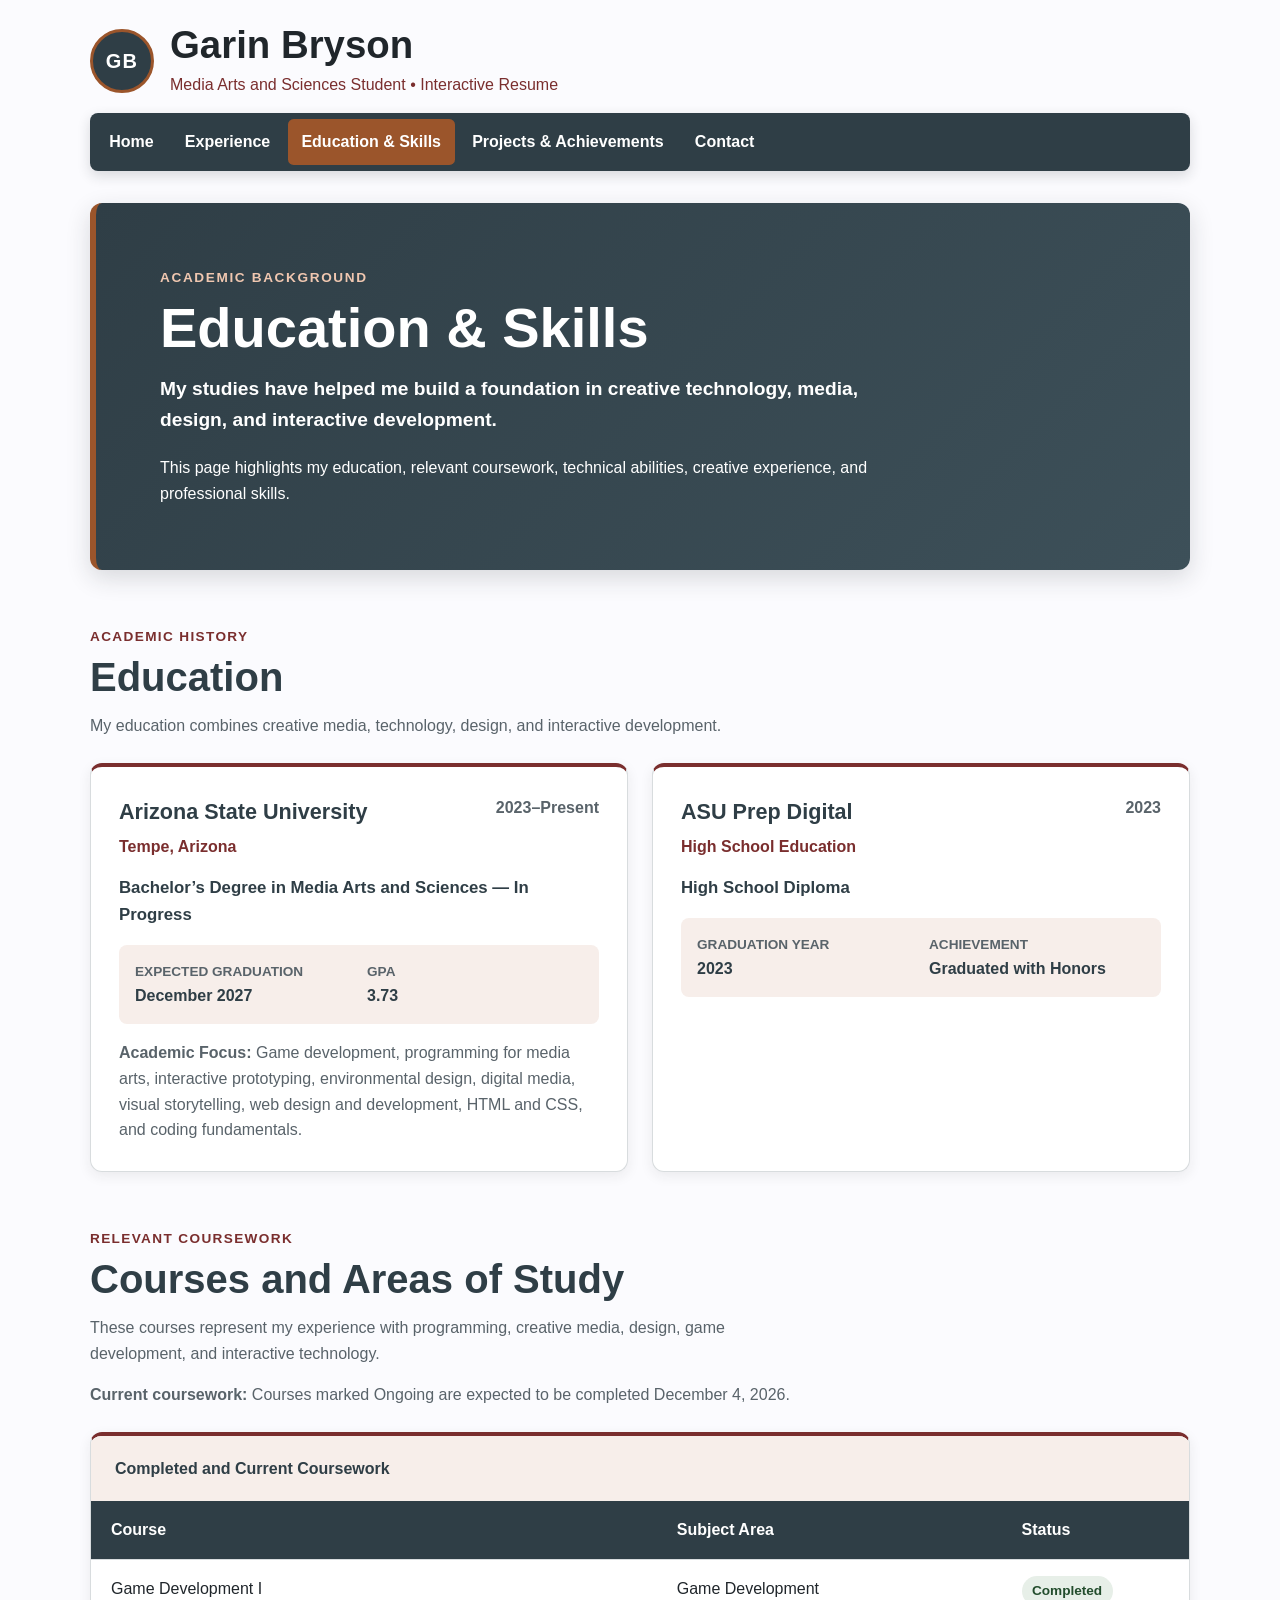
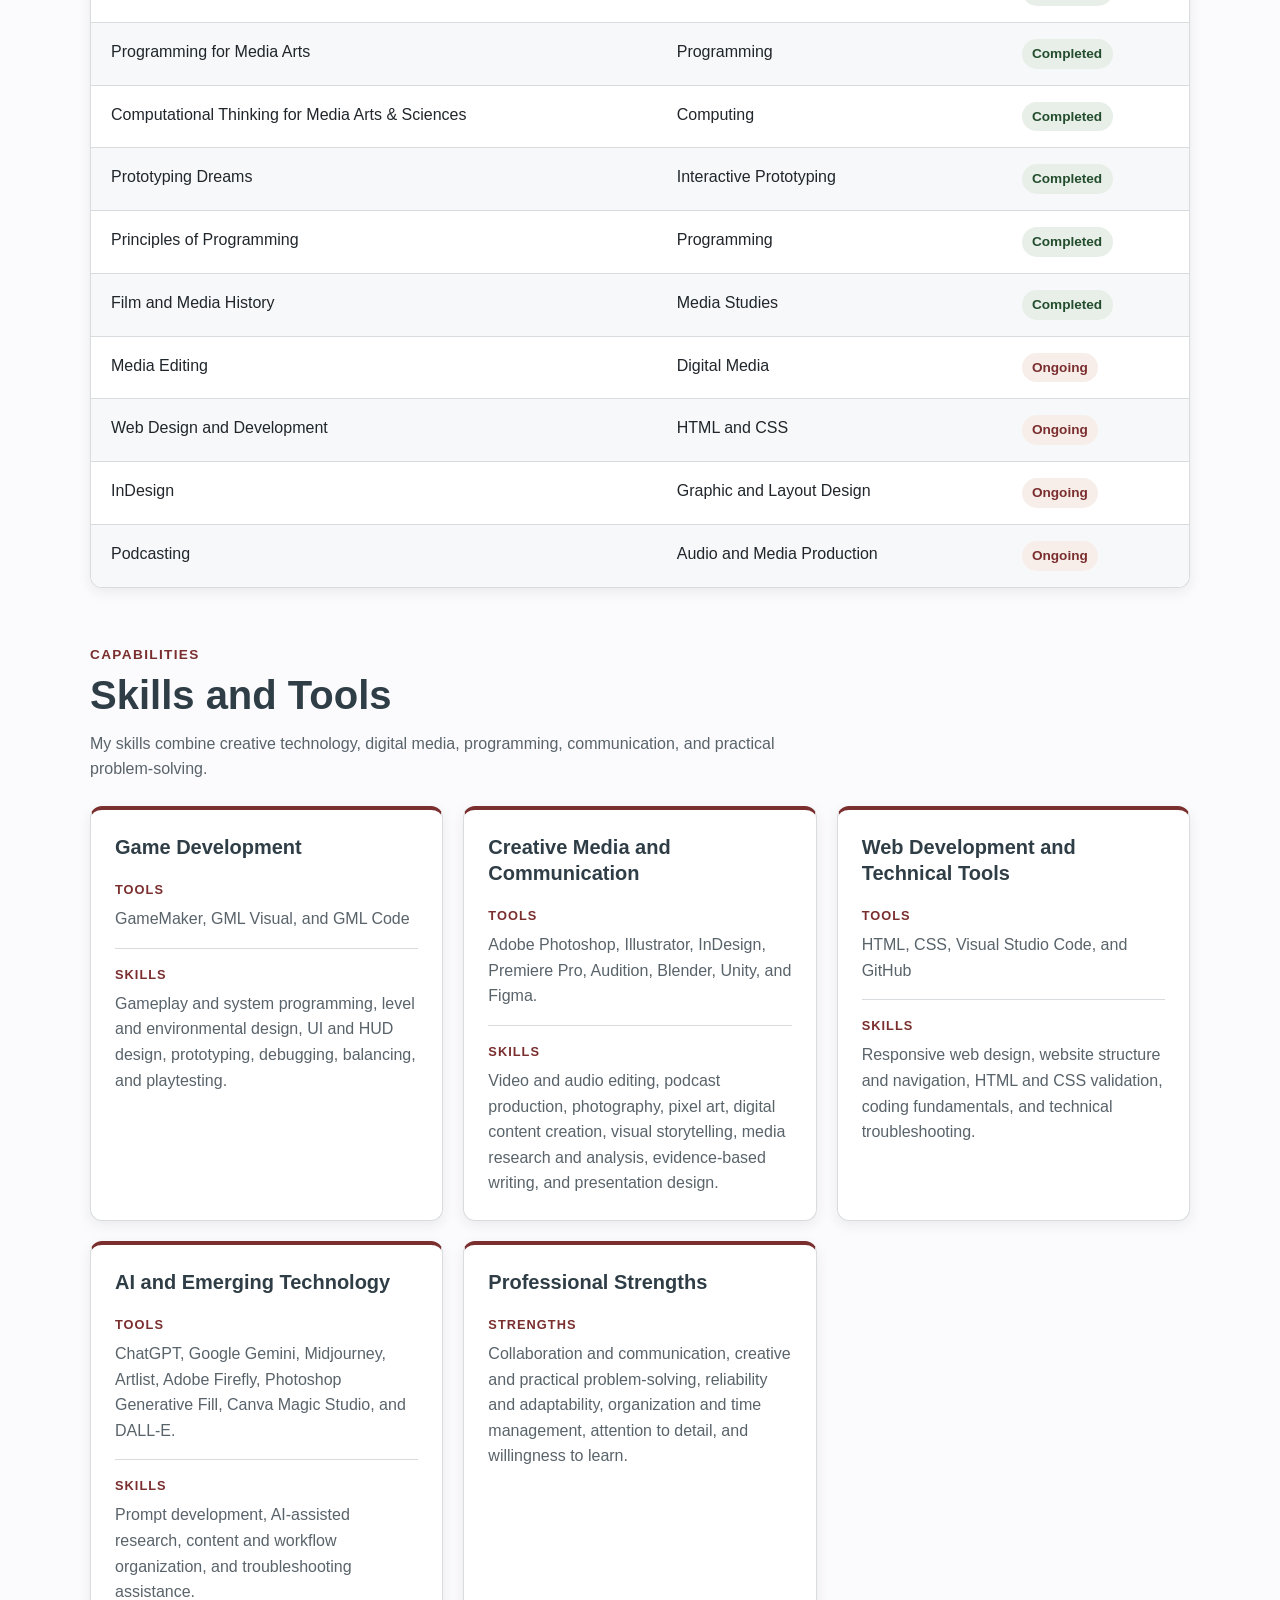
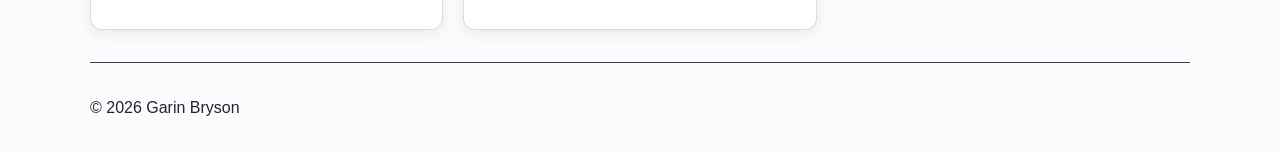
==== education-skills.html @ 710d4401 "Add files via upload Very first version that still needs some updates and tweaks. V1" ====
<!doctype html>
<html lang="en">
  <head>
    <meta charset="UTF-8" />
    <meta name="viewport" content="width=device-width, initial-scale=1.0" />
    <meta
      name="description"
      content="Explore the education, coursework, and professional skills of Garin Bryson."
    />
    <title>Garin Bryson | Education &amp; Skills</title>
    <link rel="stylesheet" href="styles.css" type="text/css" />
  </head>

  <body>
    <a class="skip-link" href="#main-content">Skip to main content</a>

    <!-- Site Header -->
    <header class="site-header">
      <div class="brand">
        <span class="brand-mark" aria-hidden="true">GB</span>
        <div class="brand-text">
          <h1 class="brand-name">Garin Bryson</h1>
          <p class="brand-subtitle">
            Media Arts and Sciences Student
            <span aria-hidden="true">&bull;</span>
            Interactive Resume
          </p>
        </div>
      </div>
    </header>

    <!-- Main Navigation -->
    <nav class="site-nav" aria-label="Main navigation">
      <ul class="nav-list">
        <li>
          <a class="nav-link" href="index.html">Home</a>
        </li>
        <li>
          <a class="nav-link" href="experience.html">Experience</a>
        </li>
        <li>
          <a
            class="nav-link current-page"
            href="education-skills.html"
            aria-current="page"
          >
            Education &amp; Skills
          </a>
        </li>
        <li>
          <a class="nav-link" href="projects-achievements.html">
            Projects &amp; Achievements
          </a>
        </li>
        <li>
          <a class="nav-link" href="contact.html">Contact</a>
        </li>
      </ul>
    </nav>

    <!-- Main Content -->
    <main id="main-content">
      <!-- Education and Skills Hero -->
      <section class="hero" aria-labelledby="education-title">
        <div class="hero-content">
          <p class="hero-label">Academic Background</p>
          <h2 id="education-title">Education &amp; Skills</h2>
          <p class="hero-lead">
            My studies have helped me build a foundation in creative technology,
            media, design, and interactive development.
          </p>
          <p>
            This page highlights my education, relevant coursework, technical
            abilities, creative experience, and professional skills.
          </p>
        </div>
      </section>

      <!-- Academic History -->
      <section
        class="education-section"
        aria-labelledby="education-history-title"
      >
        <div class="section-heading">
          <p class="section-label">Academic History</p>
          <h2 id="education-history-title">Education</h2>
          <p class="section-introduction">
            My education combines creative media, technology, design, and
            interactive development.
          </p>
        </div>
        <div class="education-grid">
          <article class="education-card">
            <div class="education-card-header">
              <div>
                <h3>Arizona State University</h3>
                <p class="education-location">Tempe, Arizona</p>
              </div>
              <p class="education-date">2023&ndash;Present</p>
            </div>
            <p class="education-degree">
              Bachelor&rsquo;s Degree in Media Arts and Sciences &mdash; In
              Progress
            </p>
            <dl class="education-details">
              <div>
                <dt>Expected Graduation</dt>
                <dd>December 2027</dd>
              </div>
              <div>
                <dt>GPA</dt>
                <dd>3.73</dd>
              </div>
            </dl>
            <p class="education-focus">
              <strong>Academic Focus:</strong> Game development, programming for
              media arts, interactive prototyping, environmental design, digital
              media, visual storytelling, web design and development, HTML and
              CSS, and coding fundamentals.
            </p>
          </article>
          <article class="education-card">
            <div class="education-card-header">
              <div>
                <h3>ASU Prep Digital</h3>
                <p class="education-location">High School Education</p>
              </div>
              <p class="education-date">2023</p>
            </div>
            <p class="education-degree">High School Diploma</p>
            <dl class="education-details">
              <div>
                <dt>Graduation Year</dt>
                <dd>2023</dd>
              </div>
              <div>
                <dt>Achievement</dt>
                <dd>Graduated with Honors</dd>
              </div>
            </dl>
          </article>
        </div>
      </section>

      <!-- Coursework Table -->
      <section class="coursework-section" aria-labelledby="coursework-title">
        <div class="section-heading">
          <p class="section-label">Relevant Coursework</p>
          <h2 id="coursework-title">Courses and Areas of Study</h2>
          <p class="section-introduction">
            These courses represent my experience with programming, creative
            media, design, game development, and interactive technology.
          </p>
          <p class="coursework-note">
            <strong>Current coursework:</strong> Courses marked Ongoing are
            expected to be completed December 4, 2026.
          </p>
        </div>
        <div class="coursework-table-wrapper">
          <table class="coursework-table">
            <caption>
              Completed and Current Coursework
            </caption>
            <thead>
              <tr>
                <th scope="col">Course</th>
                <th scope="col">Subject Area</th>
                <th scope="col">Status</th>
              </tr>
            </thead>
            <tbody>
              <tr>
                <td>Game Development I</td>
                <td>Game Development</td>
                <td>
                  <span class="status-badge status-completed">Completed</span>
                </td>
              </tr>
              <tr>
                <td>Programming for Media Arts</td>
                <td>Programming</td>
                <td>
                  <span class="status-badge status-completed">Completed</span>
                </td>
              </tr>
              <tr>
                <td>Computational Thinking for Media Arts &amp; Sciences</td>
                <td>Computing</td>
                <td>
                  <span class="status-badge status-completed">Completed</span>
                </td>
              </tr>
              <tr>
                <td>Prototyping Dreams</td>
                <td>Interactive Prototyping</td>
                <td>
                  <span class="status-badge status-completed">Completed</span>
                </td>
              </tr>
              <tr>
                <td>Principles of Programming</td>
                <td>Programming</td>
                <td>
                  <span class="status-badge status-completed">Completed</span>
                </td>
              </tr>
              <tr>
                <td>Film and Media History</td>
                <td>Media Studies</td>
                <td>
                  <span class="status-badge status-completed">Completed</span>
                </td>
              </tr>
              <tr>
                <td>Media Editing</td>
                <td>Digital Media</td>
                <td>
                  <span class="status-badge status-ongoing">Ongoing</span>
                </td>
              </tr>
              <tr>
                <td>Web Design and Development</td>
                <td>HTML and CSS</td>
                <td>
                  <span class="status-badge status-ongoing">Ongoing</span>
                </td>
              </tr>
              <tr>
                <td>InDesign</td>
                <td>Graphic and Layout Design</td>
                <td>
                  <span class="status-badge status-ongoing">Ongoing</span>
                </td>
              </tr>
              <tr>
                <td>Podcasting</td>
                <td>Audio and Media Production</td>
                <td>
                  <span class="status-badge status-ongoing">Ongoing</span>
                </td>
              </tr>
            </tbody>
          </table>
        </div>
      </section>

      <!-- Skills and Tools -->
      <section class="skills-section" aria-labelledby="skills-title">
        <div class="section-heading">
          <p class="section-label">Capabilities</p>
          <h2 id="skills-title">Skills and Tools</h2>
          <p class="section-introduction">
            My skills combine creative technology, digital media, programming,
            communication, and practical problem-solving.
          </p>
        </div>
        <div class="skills-grid">
          <article class="skill-card">
            <h3>Game Development</h3>
            <dl class="skill-details">
              <div>
                <dt>Tools</dt>
                <dd>GameMaker, GML Visual, and GML Code</dd>
              </div>
              <div>
                <dt>Skills</dt>
                <dd>
                  Gameplay and system programming, level and environmental
                  design, UI and HUD design, prototyping, debugging, balancing,
                  and playtesting.
                </dd>
              </div>
            </dl>
          </article>
          <article class="skill-card">
            <h3>Creative Media and Communication</h3>
            <dl class="skill-details">
              <div>
                <dt>Tools</dt>
                <dd>
                  Adobe Photoshop, Illustrator, InDesign, Premiere Pro,
                  Audition, Blender, Unity, and Figma.
                </dd>
              </div>
              <div>
                <dt>Skills</dt>
                <dd>
                  Video and audio editing, podcast production, photography,
                  pixel art, digital content creation, visual storytelling,
                  media research and analysis, evidence-based writing, and
                  presentation design.
                </dd>
              </div>
            </dl>
          </article>
          <article class="skill-card">
            <h3>Web Development and Technical Tools</h3>
            <dl class="skill-details">
              <div>
                <dt>Tools</dt>
                <dd>HTML, CSS, Visual Studio Code, and GitHub</dd>
              </div>
              <div>
                <dt>Skills</dt>
                <dd>
                  Responsive web design, website structure and navigation, HTML
                  and CSS validation, coding fundamentals, and technical
                  troubleshooting.
                </dd>
              </div>
            </dl>
          </article>
          <article class="skill-card">
            <h3>AI and Emerging Technology</h3>
            <dl class="skill-details">
              <div>
                <dt>Tools</dt>
                <dd>
                  ChatGPT, Google Gemini, Midjourney, Artlist, Adobe Firefly,
                  Photoshop Generative Fill, Canva Magic Studio, and DALL-E.
                </dd>
              </div>
              <div>
                <dt>Skills</dt>
                <dd>
                  Prompt development, AI-assisted research, content and workflow
                  organization, and troubleshooting assistance.
                </dd>
              </div>
            </dl>
          </article>
          <article class="skill-card">
            <h3>Professional Strengths</h3>
            <dl class="skill-details">
              <div>
                <dt>Strengths</dt>
                <dd>
                  Collaboration and communication, creative and practical
                  problem-solving, reliability and adaptability, organization
                  and time management, attention to detail, and willingness to
                  learn.
                </dd>
              </div>
            </dl>
          </article>
        </div>
      </section>
    </main>

    <!-- Site Footer -->
    <footer class="site-footer">
      <p>&copy; 2026 Garin Bryson</p>
    </footer>
  </body>
</html>
---- styles.css ----
/* Color System */

:root {
  --text: #20262b;
  --background: #fbfbfe;
  --primary: #2f3e46;
  --secondary: #7a2e2e;
  --accent: #9b552b;
  --surface: #ffffff;
  --surface-soft: #f7eeea;
  --surface-alt: #f7f8f9;
  --muted: #59636a;
  --border: #d8dcde;
  --success-surface: #e7efe8;
  --success-text: #234d2d;
  --card-shadow: 0 0.25rem 0.8rem rgba(32, 38, 43, 0.08);
}

/* Base Styles */

* {
  box-sizing: border-box;
}
body {
  margin: 0;
  background-color: var(--background);
  color: var(--text);
  font-family: Arial, Helvetica, sans-serif;
  line-height: 1.6;
}

/* Shared Page Layout */

header,
nav,
main,
footer {
  width: calc(100% - 2rem);
  max-width: 1100px;
  margin-right: auto;
  margin-left: auto;
}

/* Header and Branding */

.site-header {
  padding-top: 1.5rem;
  padding-bottom: 1rem;
}
.brand {
  display: flex;
  align-items: center;
  gap: 1rem;
}
.brand-mark {
  display: grid;
  place-items: center;
  width: 4rem;
  height: 4rem;
  flex-shrink: 0;
  border: 3px solid var(--accent);
  border-radius: 50%;
  background-color: var(--primary);
  color: #ffffff;
  font-size: 1.25rem;
  font-weight: bold;
  letter-spacing: 0.06em;
}
.brand-name {
  margin: 0;
  color: var(--text);
  font-size: clamp(1.75rem, 4vw, 2.4rem);
  line-height: 1.1;
}
.brand-subtitle {
  margin-top: 0.35rem;
  margin-bottom: 0;
  color: var(--secondary);
  font-size: 1rem;
}

/* Navigation */

.site-nav {
  border-radius: 0.5rem;
  background-color: var(--primary);
  box-shadow: 0 0.3rem 0.8rem rgba(32, 38, 43, 0.16);
}
.nav-list {
  display: flex;
  flex-wrap: wrap;
  gap: 0.25rem;
  margin: 0;
  padding: 0.35rem;
  list-style-type: none;
}
.nav-link {
  display: block;
  padding: 0.65rem 0.85rem;
  border-radius: 0.35rem;
  color: #ffffff;
  font-weight: bold;
  text-decoration: none;
  transition:
    background-color 0.2s ease,
    color 0.2s ease;
}
.nav-link:hover,
.nav-link:focus {
  background-color: var(--secondary);
  color: #ffffff;
}
.nav-link.current-page {
  background-color: var(--accent);
  color: #ffffff;
}

/* Main Content and Hero */

main {
  padding-top: 2rem;
  padding-bottom: 2rem;
}
.hero {
  padding: clamp(2rem, 5vw, 4rem);
  border-left: 6px solid var(--accent);
  border-radius: 0.75rem;
  background: linear-gradient(135deg, var(--primary) 0%, #3d5059 100%);
  color: #ffffff;
  box-shadow: 0 0.5rem 1.5rem rgba(32, 38, 43, 0.16);
}
.hero-content {
  max-width: 760px;
}
.hero-label {
  margin-top: 0;
  margin-bottom: 0.5rem;
  color: #f0c7b0;
  font-size: 0.85rem;
  font-weight: bold;
  letter-spacing: 0.12em;
  text-transform: uppercase;
}
.hero h2 {
  margin-top: 0;
  margin-bottom: 1rem;
  font-size: clamp(2rem, 5vw, 3.5rem);
  line-height: 1.1;
}
.hero-lead {
  margin-top: 0;
  font-size: 1.2rem;
  font-weight: bold;
}
.hero p:last-child {
  margin-bottom: 0;
}

/* Footer */

footer {
  padding-top: 1rem;
  padding-bottom: 1rem;
  border-top: 1px solid var(--primary);
}

/* Accessibility */

.skip-link {
  position: absolute;
  left: -9999px;
}
.skip-link:focus {
  top: 0.5rem;
  left: 0.5rem;
  padding: 0.75rem;
  background-color: var(--primary);
  color: #ffffff;
}

/* Shared Section Headings and Spacing */

.background-preview,
.experience-section,
.education-section,
.coursework-section,
.skills-section {
  padding-top: 3.5rem;
}
.background-preview {
  padding-bottom: 1rem;
}
.section-heading {
  max-width: 720px;
  margin-bottom: 1.5rem;
}
.section-label {
  margin-top: 0;
  margin-bottom: 0.35rem;
  color: var(--secondary);
  font-size: 0.85rem;
  font-weight: bold;
  letter-spacing: 0.1em;
  text-transform: uppercase;
}
.section-heading h2 {
  margin-top: 0;
  margin-bottom: 0.75rem;
  color: var(--primary);
  font-size: clamp(1.75rem, 4vw, 2.5rem);
  line-height: 1.2;
}
.section-introduction {
  margin-top: 0;
  color: var(--muted);
}

/* Shared Card and Grid Foundations */

.preview-card,
.experience-card,
.education-card,
.coursework-table-wrapper,
.skill-card {
  border: 1px solid var(--border);
  border-radius: 0.75rem;
  background-color: var(--surface);
  box-shadow: var(--card-shadow);
}
.preview-card,
.education-card,
.coursework-table-wrapper,
.skill-card {
  border-top: 4px solid var(--secondary);
}
.education-grid,
.skills-grid {
  display: grid;
  grid-template-columns: repeat(auto-fit, minmax(280px, 1fr));
}

/* Homepage Preview Cards */

.card-grid {
  display: grid;
  grid-template-columns: repeat(3, minmax(0, 1fr));
  gap: 1.25rem;
}
.preview-card {
  display: flex;
  flex-direction: column;
  padding: 1.5rem;
  transition:
    transform 0.2s ease,
    box-shadow 0.2s ease,
    border-color 0.2s ease;
}
.preview-card:hover,
.preview-card:focus-within {
  border-color: var(--accent);
  box-shadow: 0 0.6rem 1.4rem rgba(32, 38, 43, 0.14);
  transform: translateY(-4px);
}
.preview-card h3 {
  margin-top: 0;
  margin-bottom: 0.75rem;
  color: var(--primary);
  font-size: 1.25rem;
}
.preview-card p {
  flex-grow: 1;
  margin-top: 0;
  color: var(--muted);
}
.card-link {
  align-self: flex-start;
  color: var(--secondary);
  font-weight: bold;
  text-decoration-thickness: 2px;
  text-underline-offset: 0.2rem;
}
.card-link:hover {
  color: var(--accent);
}
.card-link:focus-visible,
.contact-button:focus-visible {
  outline: 3px solid var(--accent);
  outline-offset: 4px;
}
.card-link:focus-visible {
  border-radius: 0.2rem;
}

/* Homepage Contact Invitation */

.contact-invitation {
  display: flex;
  align-items: center;
  justify-content: space-between;
  gap: 2rem;
  margin-top: 3.5rem;
  padding: 2rem;
  border: 1px solid #e3c9bb;
  border-radius: 0.75rem;
  background-color: var(--surface-soft);
}
.contact-copy {
  max-width: 720px;
}
.contact-invitation h2 {
  margin-top: 0;
  margin-bottom: 0.75rem;
  color: var(--primary);
  font-size: clamp(1.5rem, 3vw, 2rem);
  line-height: 1.2;
}
.contact-invitation p:last-child {
  margin-bottom: 0;
  color: var(--muted);
}
.contact-button {
  display: inline-block;
  flex-shrink: 0;
  padding: 0.75rem 1.25rem;
  border-radius: 0.35rem;
  background-color: var(--secondary);
  color: #ffffff;
  font-weight: bold;
  text-align: center;
  text-decoration: none;
  transition:
    background-color 0.2s ease,
    transform 0.2s ease;
}
.contact-button:hover,
.contact-button:focus {
  background-color: var(--primary);
  color: #ffffff;
  transform: translateY(-2px);
}

/* Experience Page */

.experience-list {
  display: grid;
  gap: 1.5rem;
}
.experience-card {
  padding: 1.75rem;
  border-left: 5px solid var(--secondary);
}
.experience-card-header {
  display: flex;
  align-items: flex-start;
  justify-content: space-between;
  gap: 1.5rem;
  margin-bottom: 1rem;
}
.experience-card h3,
.education-card h3 {
  margin-top: 0;
  margin-bottom: 0.25rem;
  color: var(--primary);
  font-size: 1.35rem;
}
.experience-company,
.education-location {
  margin: 0;
  color: var(--secondary);
  font-weight: bold;
}
.experience-date,
.education-date {
  margin: 0;
  color: var(--muted);
  font-weight: bold;
}
.experience-date {
  flex-shrink: 0;
  text-align: right;
}
.experience-date p {
  margin-top: 0;
  margin-bottom: 0.25rem;
}
.experience-card > p {
  color: var(--muted);
}
.experience-responsibilities {
  margin-bottom: 0;
  padding-left: 1.25rem;
}
.experience-responsibilities li + li {
  margin-top: 0.5rem;
}

/* Education Page */

.education-grid {
  gap: 1.5rem;
}
.education-card {
  padding: 1.75rem;
}
.education-card-header {
  display: flex;
  flex-wrap: wrap;
  align-items: flex-start;
  justify-content: space-between;
  gap: 1rem;
  margin-bottom: 1rem;
}
.education-degree {
  margin-top: 0;
  margin-bottom: 1rem;
  color: var(--primary);
  font-size: 1.05rem;
  font-weight: bold;
}
.education-details {
  display: grid;
  grid-template-columns: repeat(auto-fit, minmax(140px, 1fr));
  gap: 1rem;
  margin-top: 0;
  margin-bottom: 1rem;
  padding: 1rem;
  border-radius: 0.5rem;
  background-color: var(--surface-soft);
}
.education-details div {
  min-width: 0;
}
.education-details dt {
  color: var(--muted);
  font-size: 0.85rem;
  font-weight: bold;
  text-transform: uppercase;
}
.education-details dd {
  margin-left: 0;
  color: var(--primary);
  font-weight: bold;
}
.education-focus {
  margin-bottom: 0;
  color: var(--muted);
}

/* Coursework Table */

.coursework-note {
  margin-top: 0.75rem;
  color: var(--muted);
}
.coursework-table-wrapper {
  overflow-x: auto;
}
.coursework-table {
  width: 100%;
  min-width: 720px;
  border-collapse: collapse;
}
.coursework-table caption {
  padding: 1.25rem 1.5rem;
  background-color: var(--surface-soft);
  color: var(--primary);
  font-weight: bold;
  text-align: left;
}
.coursework-table th,
.coursework-table td {
  padding: 1rem 1.25rem;
  border-bottom: 1px solid var(--border);
  text-align: left;
  vertical-align: top;
}
.coursework-table thead th {
  background-color: var(--primary);
  color: #ffffff;
}
.coursework-table tbody tr:nth-child(even) {
  background-color: var(--surface-alt);
}
.coursework-table tbody tr:last-child td {
  border-bottom: 0;
}
.status-badge {
  display: inline-block;
  padding: 0.25rem 0.65rem;
  border-radius: 999px;
  font-size: 0.85rem;
  font-weight: bold;
  white-space: nowrap;
}
.status-completed {
  background-color: var(--success-surface);
  color: var(--success-text);
}
.status-ongoing {
  background-color: var(--surface-soft);
  color: var(--secondary);
}

/* Skills and Tools */

.skills-grid {
  gap: 1.25rem;
}
.skill-card {
  padding: 1.5rem;
}
.skill-card h3 {
  margin-top: 0;
  margin-bottom: 1.25rem;
  color: var(--primary);
  font-size: 1.25rem;
  line-height: 1.3;
}
.skill-details {
  margin: 0;
}
.skill-details div + div {
  margin-top: 1rem;
  padding-top: 1rem;
  border-top: 1px solid var(--border);
}
.skill-details dt {
  color: var(--secondary);
  font-size: 0.8rem;
  font-weight: bold;
  letter-spacing: 0.08em;
  text-transform: uppercase;
}
.skill-details dd {
  margin-top: 0.35rem;
  margin-left: 0;
  color: var(--muted);
}

/* Responsive Layout */

@media (max-width: 850px) {
  .card-grid {
    grid-template-columns: repeat(2, minmax(0, 1fr));
  }
}
@media (max-width: 650px) {
  .brand {
    flex-direction: column;
    text-align: center;
  }
  .nav-list {
    flex-direction: column;
  }
  .nav-link {
    text-align: center;
  }
  .hero {
    padding: 2rem 1.25rem;
    border-left-width: 4px;
  }
  .card-grid {
    grid-template-columns: 1fr;
  }
  .contact-invitation {
    align-items: flex-start;
    flex-direction: column;
    padding: 1.5rem;
  }
  .contact-button {
    width: 100%;
  }
  .experience-card-header {
    flex-direction: column;
    gap: 0.75rem;
  }
  .experience-date {
    text-align: left;
  }
}
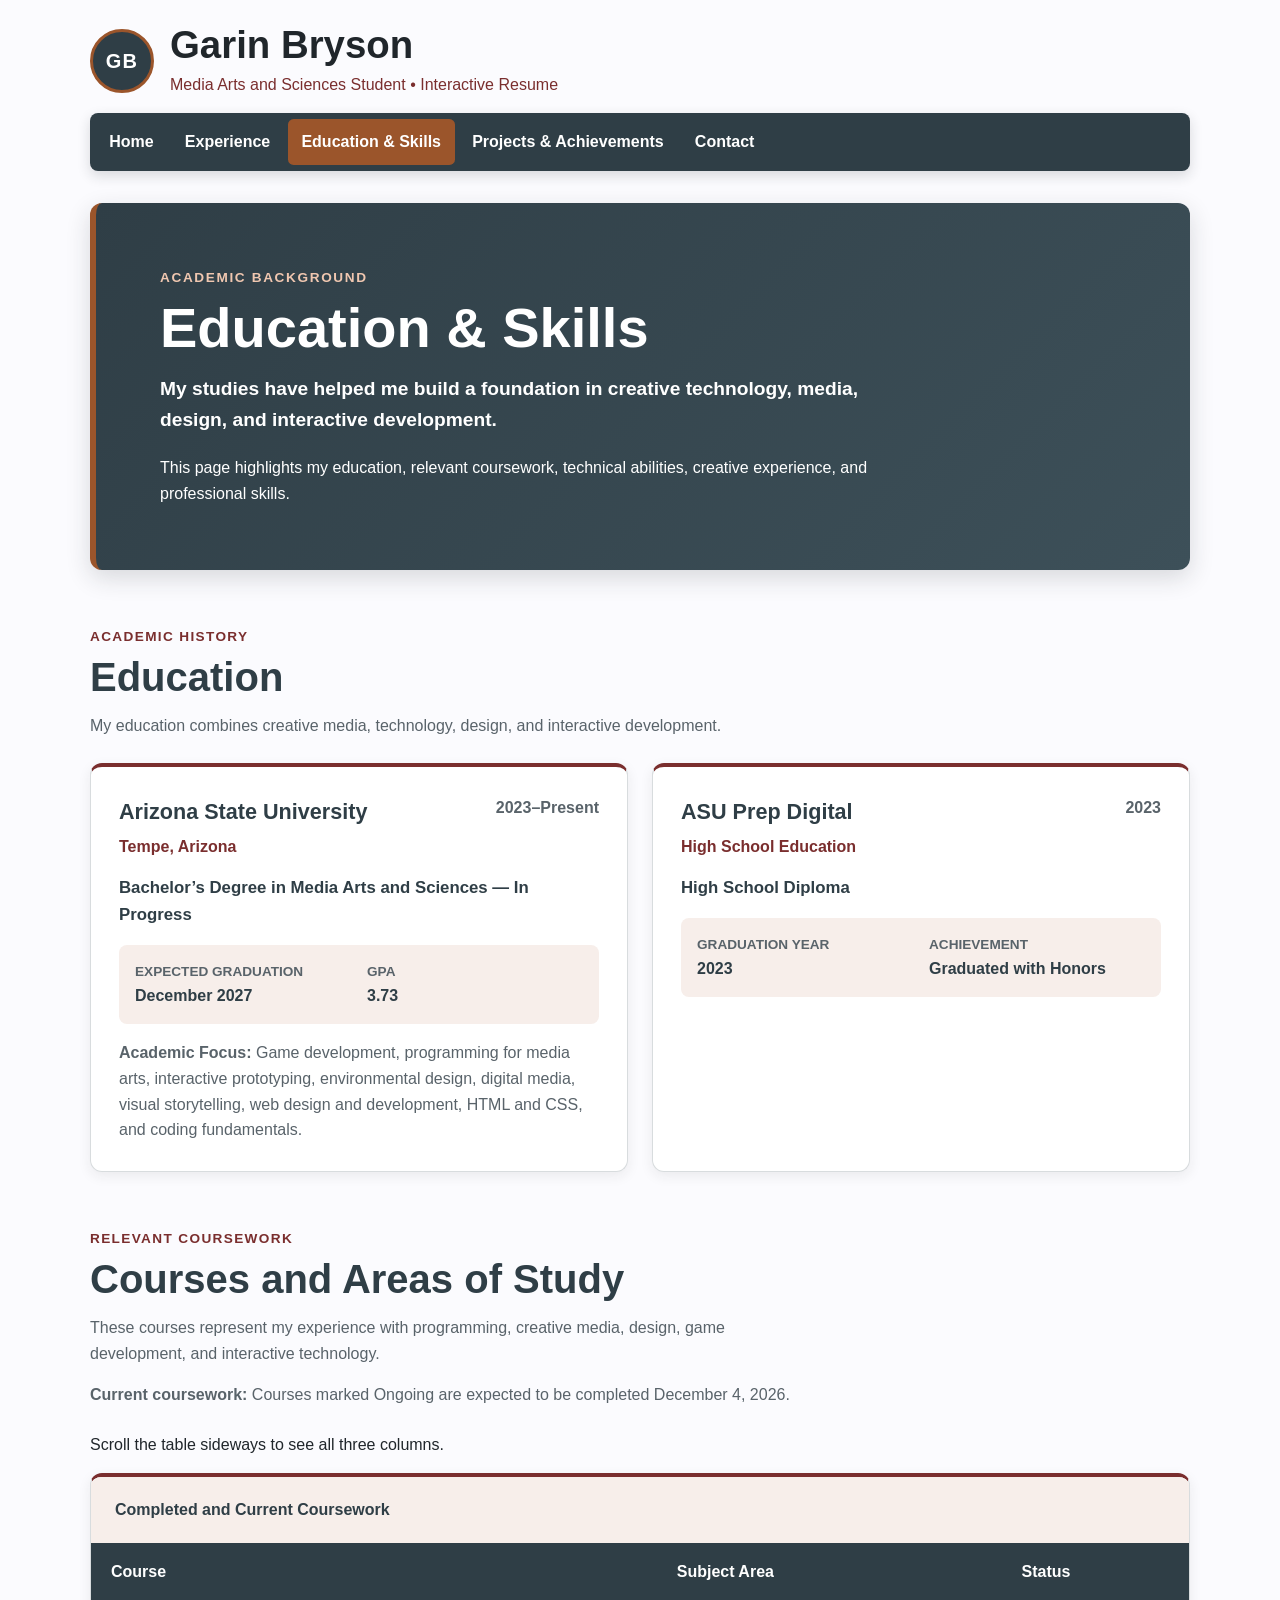
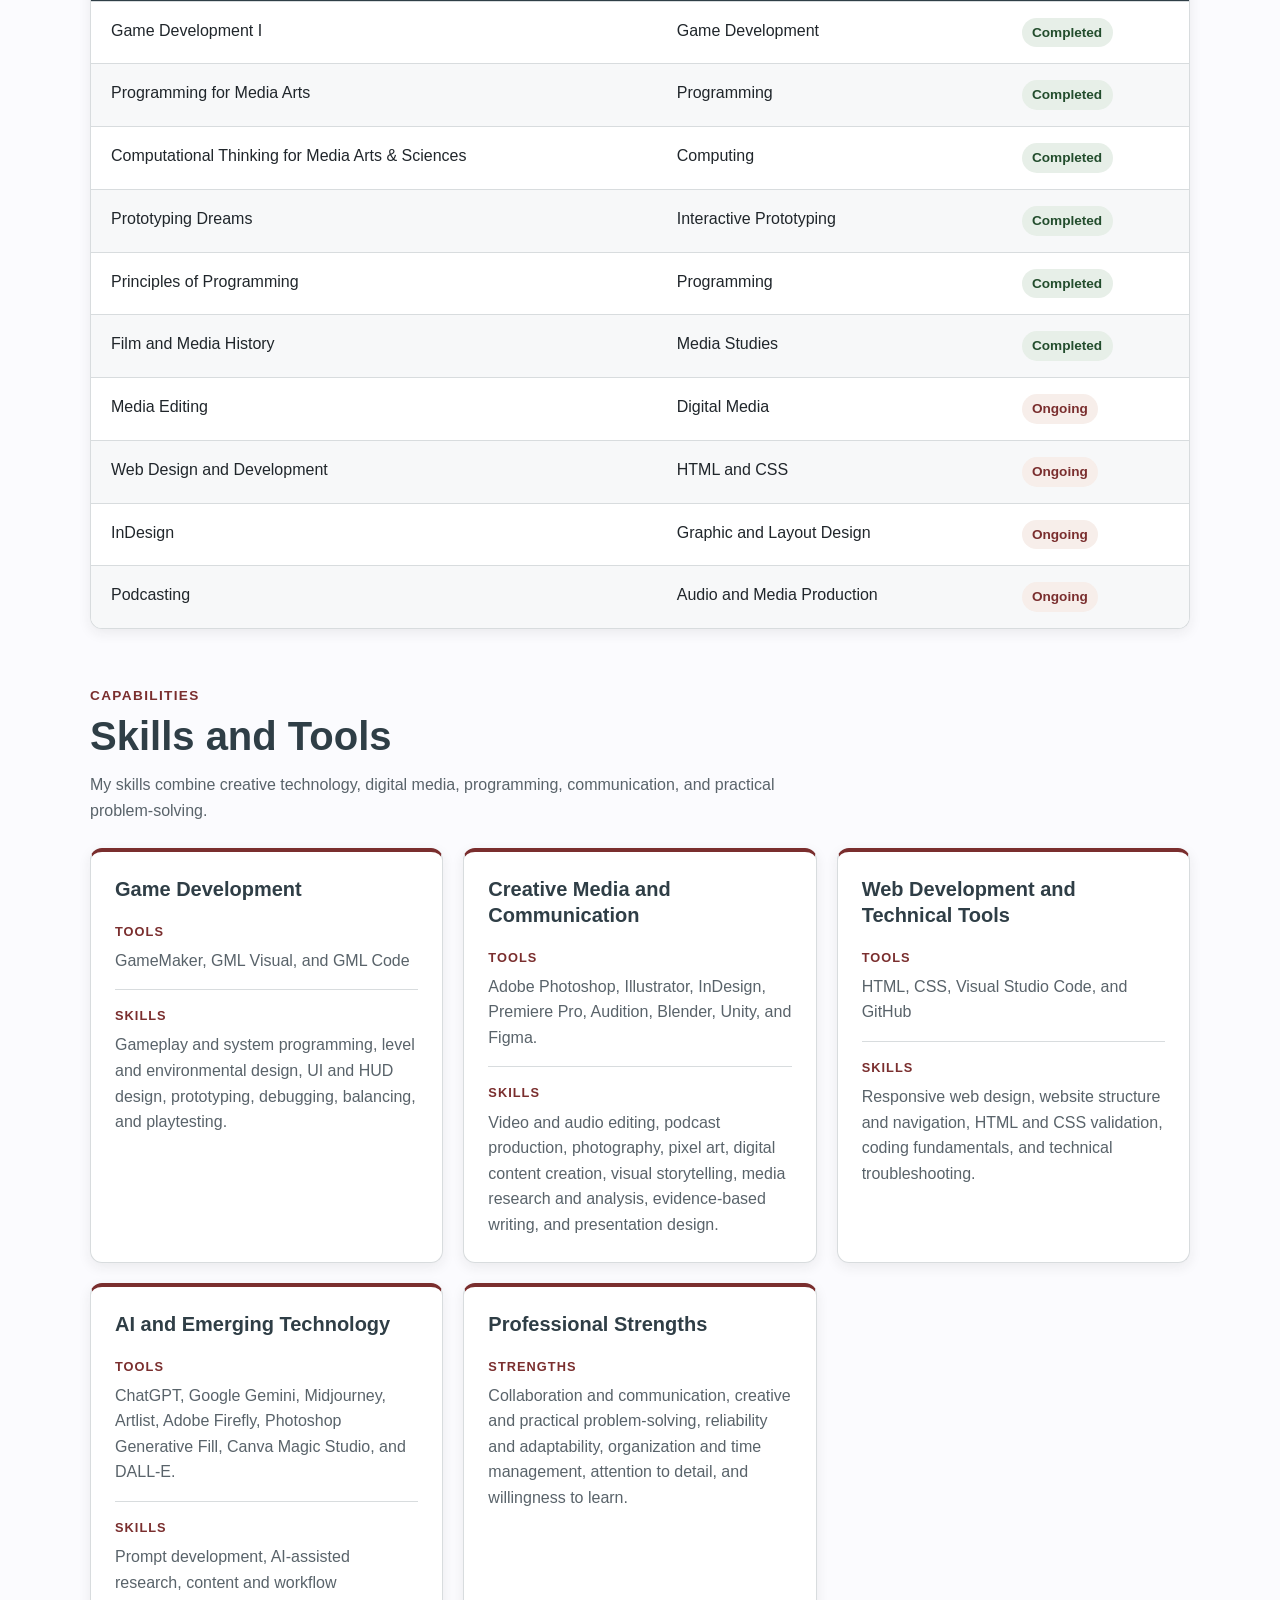
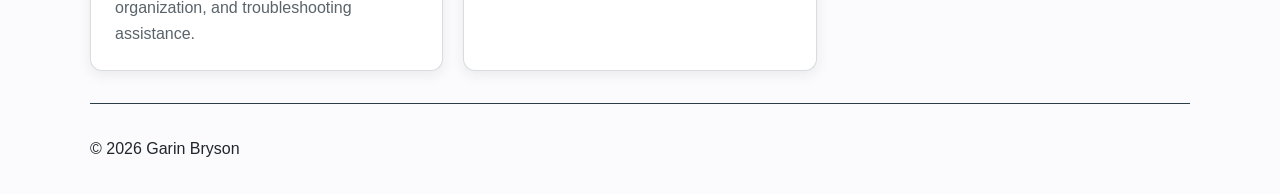
==== commit 5316bad0: "Add files via upload" ====
--- a/education-skills.html
+++ b/education-skills.html
@@ -156,7 +156,16 @@
             expected to be completed December 4, 2026.
           </p>
         </div>
-        <div class="coursework-table-wrapper">
+        <p class="coursework-scroll-note">
+          Scroll the table sideways to see all three columns.
+        </p>
+
+        <div
+          class="coursework-table-wrapper"
+          tabindex="0"
+          role="region"
+          aria-labelledby="coursework-title"
+        >
           <table class="coursework-table">
             <caption>
               Completed and Current Coursework
--- a/styles.css
+++ b/styles.css
@@ -537,6 +537,60 @@
   color: var(--muted);
 }
 
+/* Contact Form */
+
+.contact-form {
+  max-width: 44rem;
+}
+
+.contact-form > label,
+.contact-form legend {
+  font-weight: bold;
+}
+
+.contact-form input:not([type="checkbox"]),
+.contact-form textarea {
+  display: block;
+  width: 100%;
+  margin: 0.25rem 0 1rem;
+  padding: 0.65rem;
+  border: 1px solid var(--muted);
+  border-radius: 0.35rem;
+  background: var(--surface);
+  color: var(--text);
+  font: inherit;
+}
+
+.contact-form fieldset {
+  min-width: 0;
+  margin: 0 0 1rem;
+  padding: 0.65rem 0.85rem;
+  border: 1px solid var(--border);
+}
+
+.contact-form fieldset label {
+  display: flex;
+  align-items: center;
+  gap: 0.5rem;
+  min-height: 2.75rem;
+  cursor: pointer;
+}
+
+.contact-form textarea {
+  resize: vertical;
+}
+
+.contact-form button {
+  border: 0;
+  font: inherit;
+  font-weight: bold;
+  cursor: pointer;
+}
+
+#contact-status:empty {
+  display: none;
+}
+
 /* Responsive Layout */
 
 @media (max-width: 850px) {
@@ -577,4 +631,55 @@
   .experience-date {
     text-align: left;
   }
-}
+
+  /* Keyboard Focus */
+
+  .nav-link:focus-visible {
+    outline: 3px solid #ffffff;
+    outline-offset: -4px;
+  }
+
+  .education-card :is(a, input, textarea, button):focus-visible,
+  .contact-form input:focus-visible,
+  .coursework-table-wrapper:focus-visible {
+    outline: 3px solid var(--accent);
+    outline-offset: 3px;
+  }
+
+  /* Small-screen Coursework Hint */
+
+  .coursework-scroll-note {
+    display: none;
+  }
+
+  @media (max-width: 760px) {
+    .coursework-scroll-note {
+      display: block;
+      color: var(--muted);
+    }
+  }
+}
+
+.about-section {
+  padding-top: 2.5rem;
+  padding-bottom: 0;
+}
+
+.about-section .section-heading {
+  max-width: 52rem;
+  margin-bottom: 0;
+}
+
+.about-section .section-introduction:last-child {
+  margin-bottom: 0;
+}
+
+.about-section + .background-preview {
+  padding-top: 2rem;
+}
+
+@media (min-width: 651px) {
+  .project-grid {
+    grid-template-columns: repeat(2, minmax(0, 1fr));
+  }
+}
